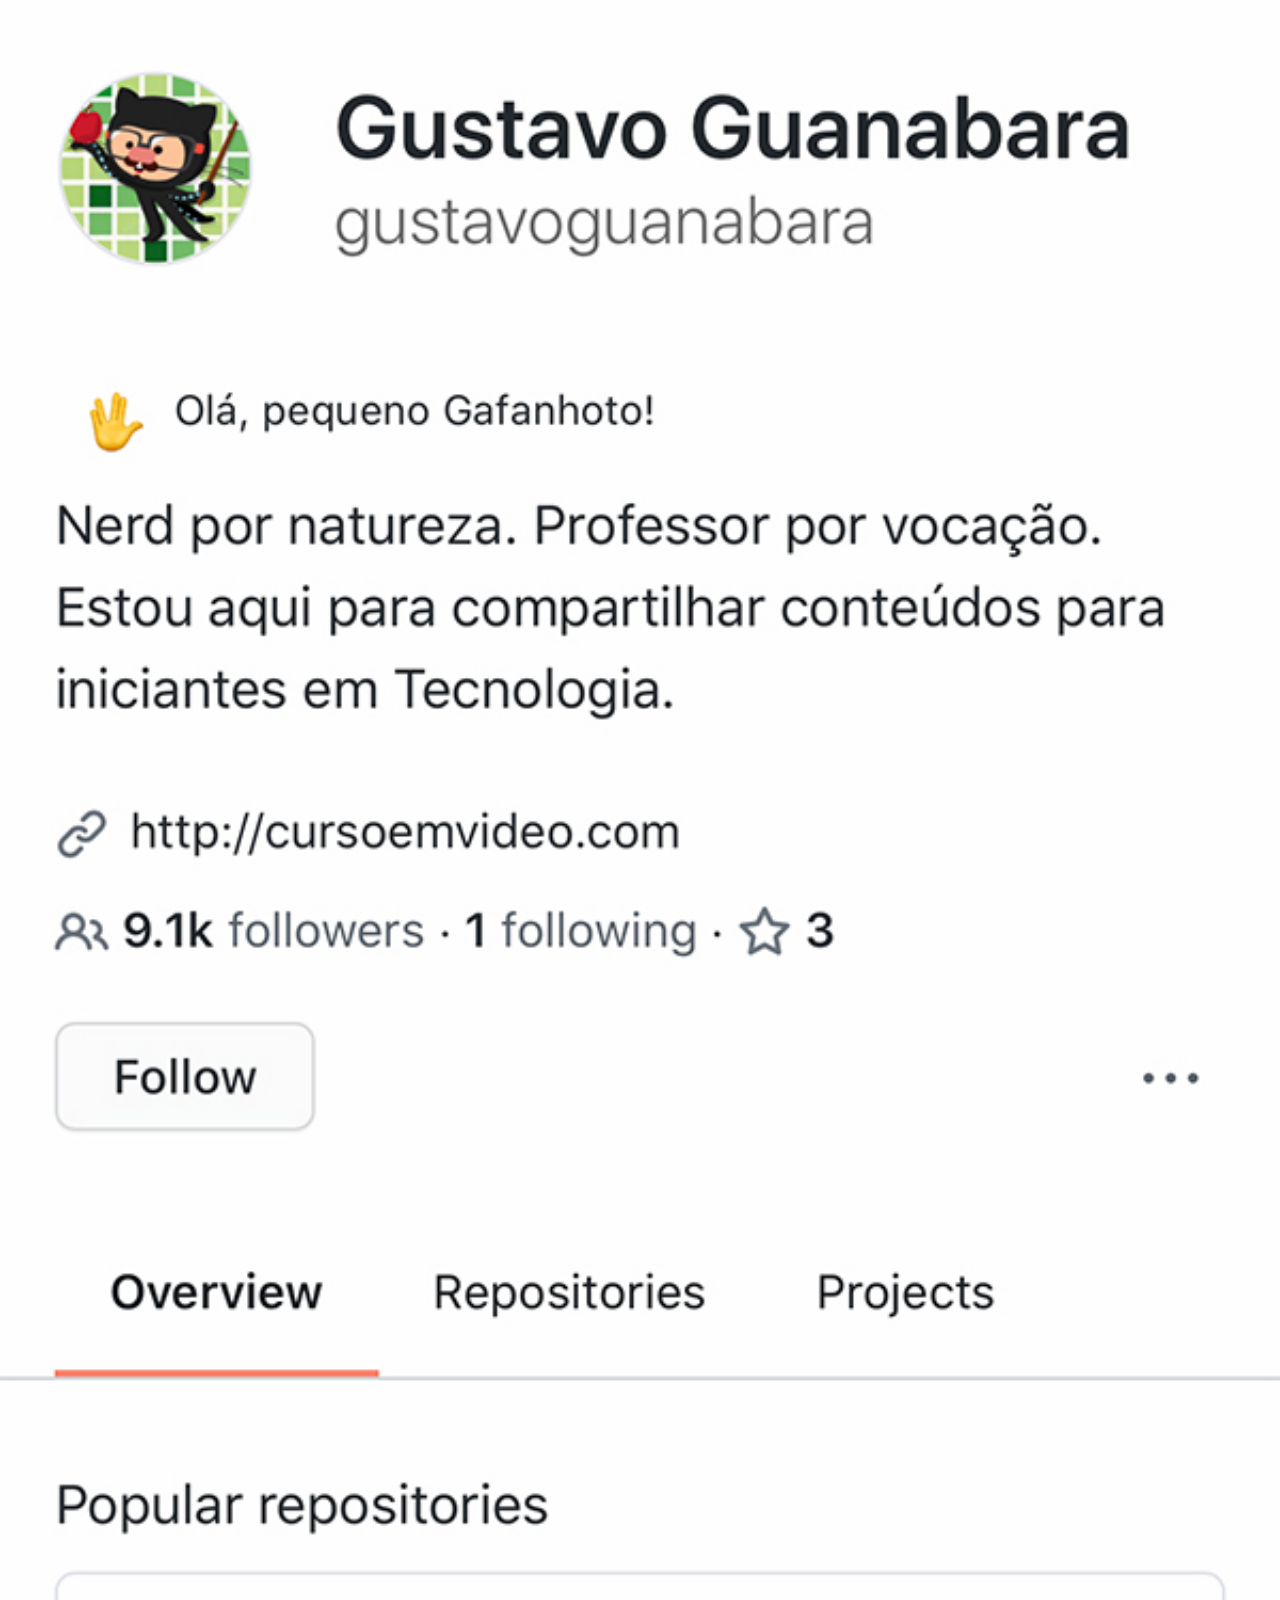
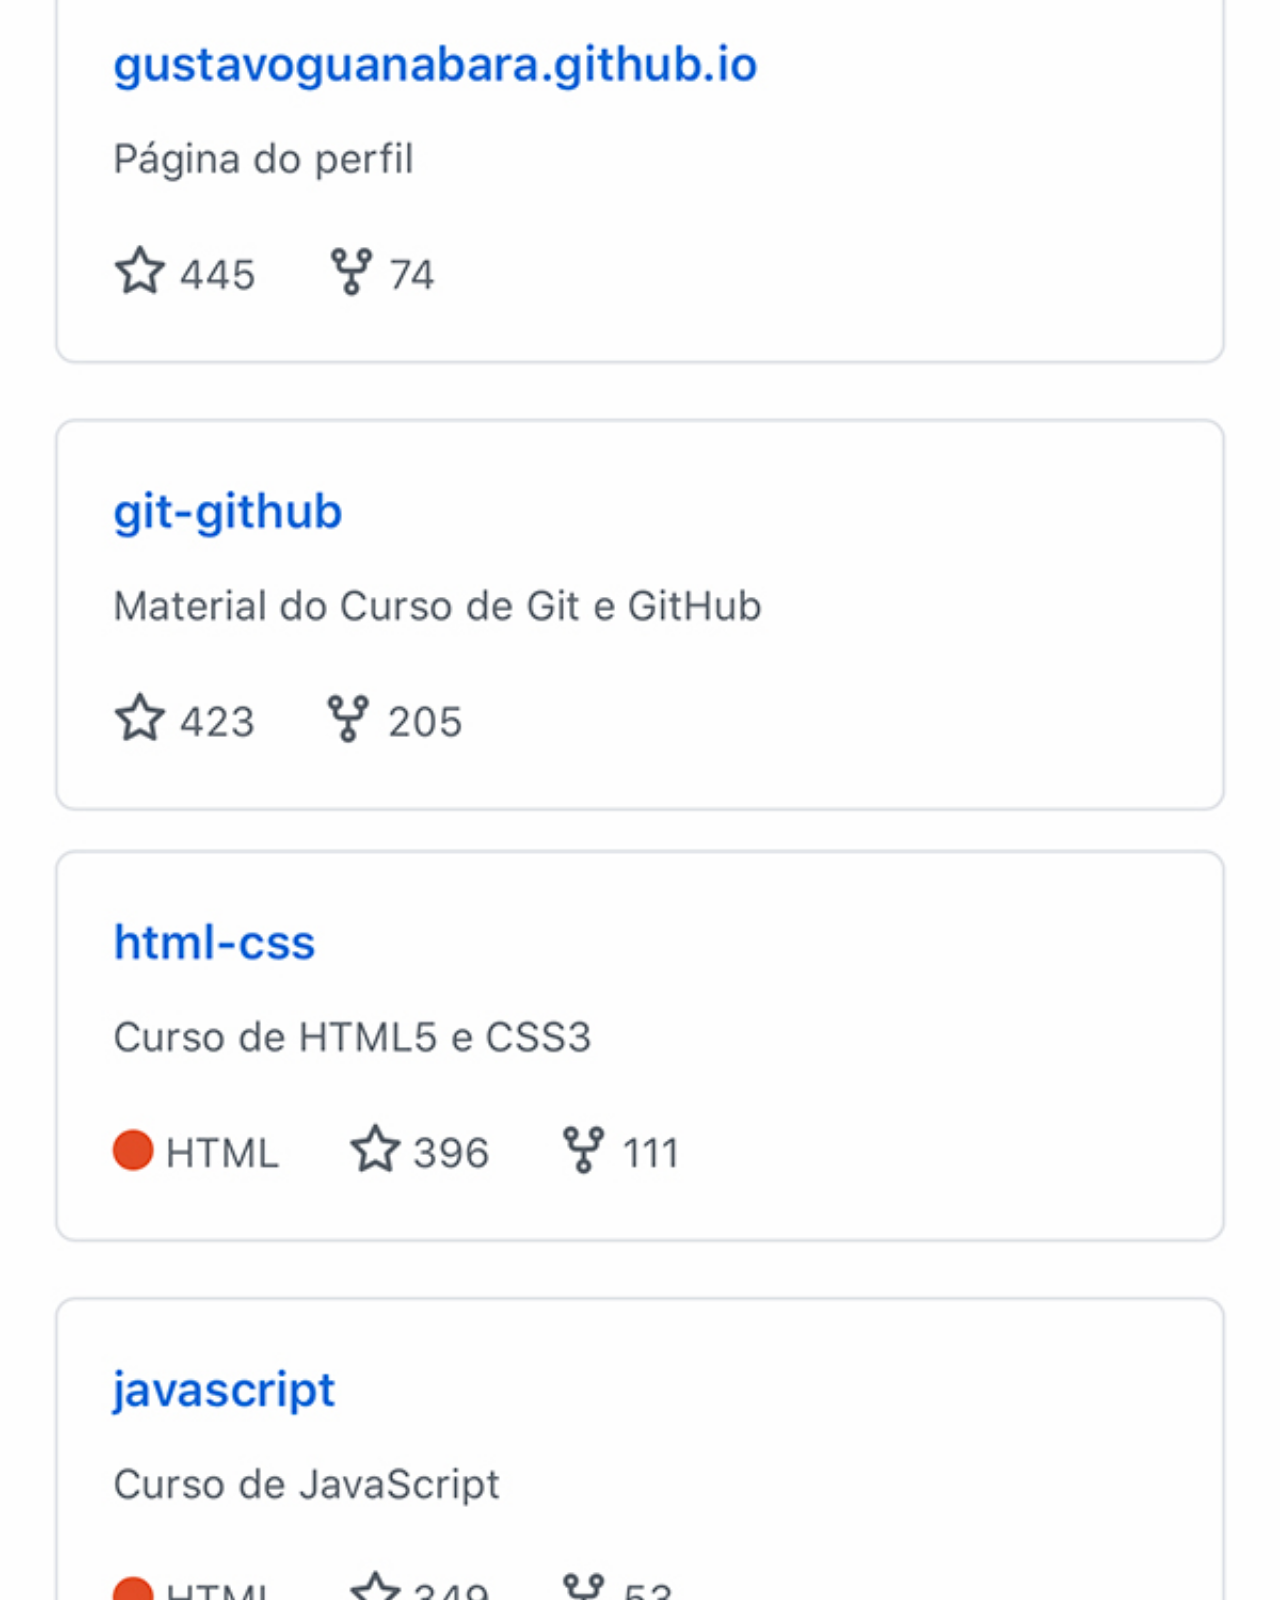
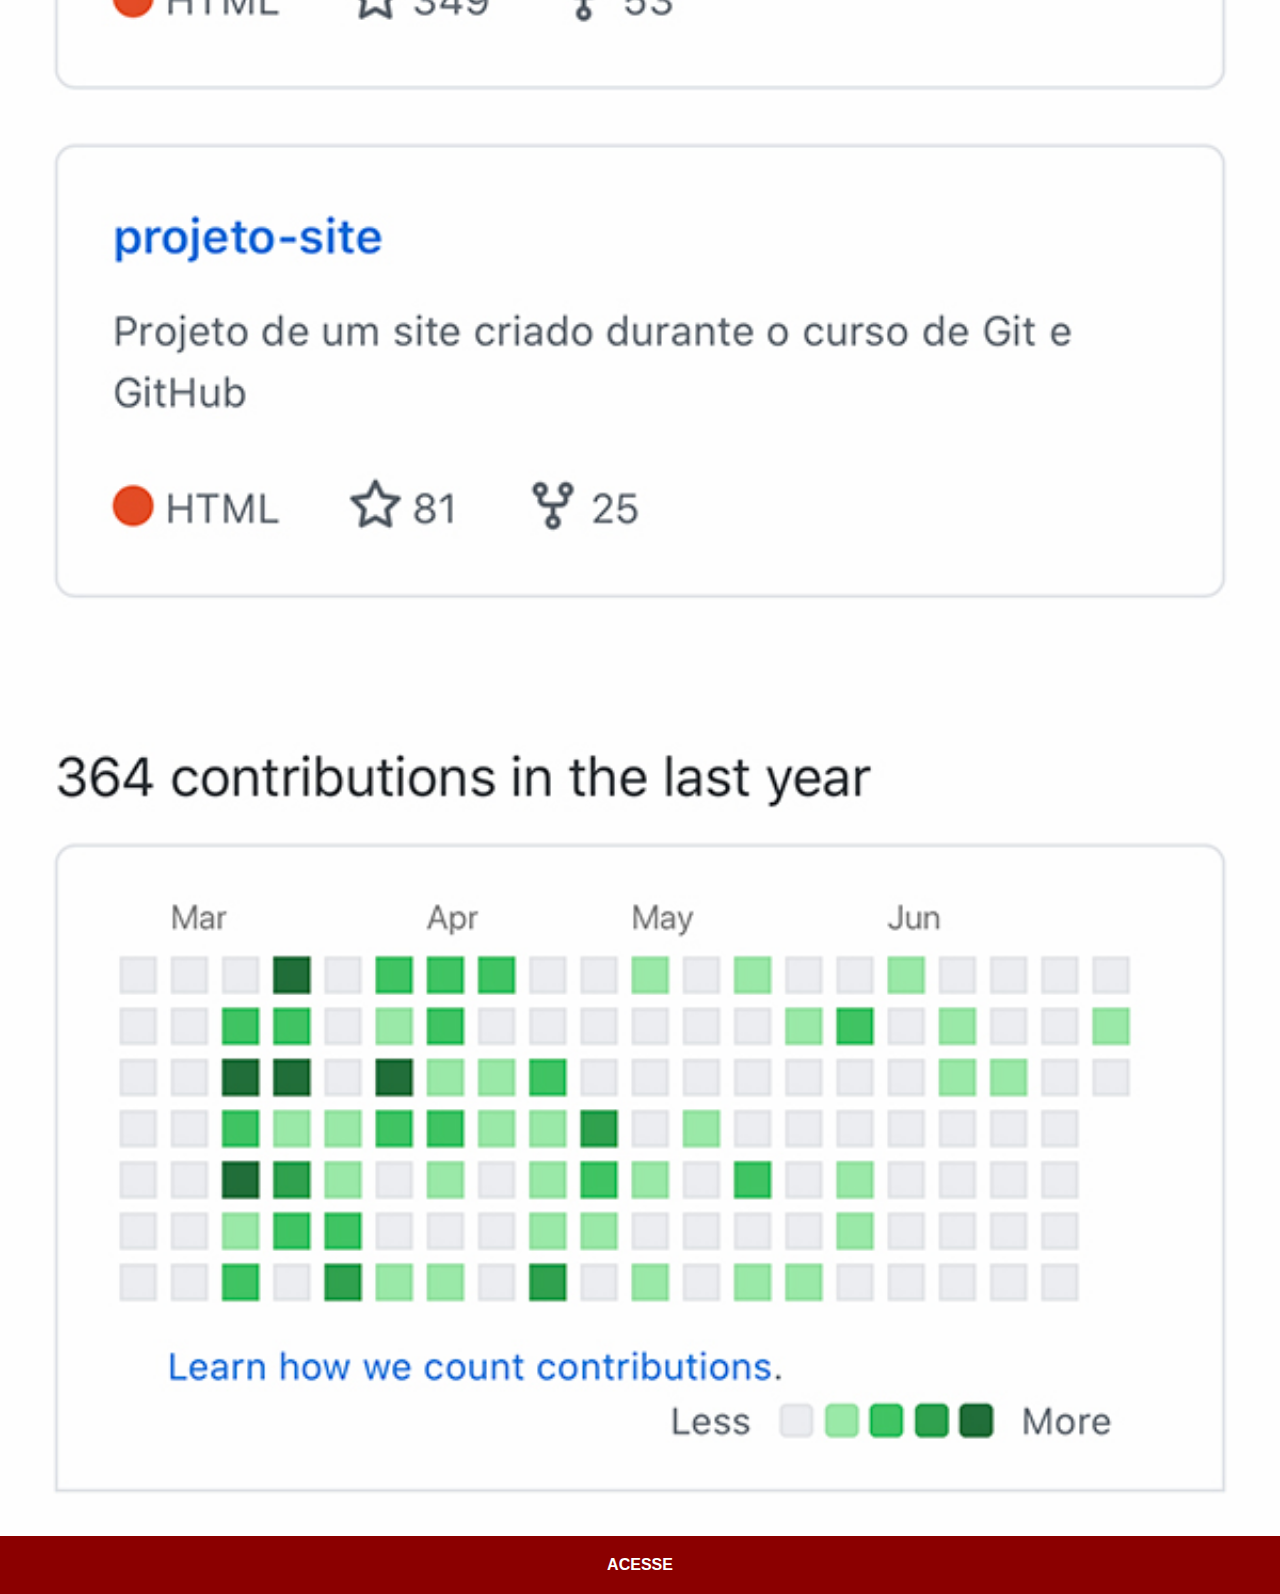
==== github.html @ a47e2b90 "Adicionei imagens e links" ====
<!DOCTYPE html>
<html lang="ept-br">
<head>
  <meta charset="UTF-8">
  <meta name="viewport" content="width=device-width, initial-scale=1.0">
  <title>Git-hub</title>
  <link rel="stylesheet" href="estilos/social.css">
</head>
<body>
  <img src="imagens/tela-github.jpg"  alt="Instagram">
  <a href="https://github.com/Leolfc" target="_blank">ACESSE</a>
</body>
</html>
---- estilos/social.css ----
*{
margin: 0px;
padding: 0px;
font-family: Arial, Helvetica, sans-serif;

}

img {
width: 100%;
}

::-webkit-scrollbar{
  width: 0px;
  height: 0px;
}

a:hover{
  background-color: red;
}

a{
display: block;
background-color: darkred;
padding: 20px;
text-align: center;
font-weight: bolder;
text-decoration: none;
color: white;
}
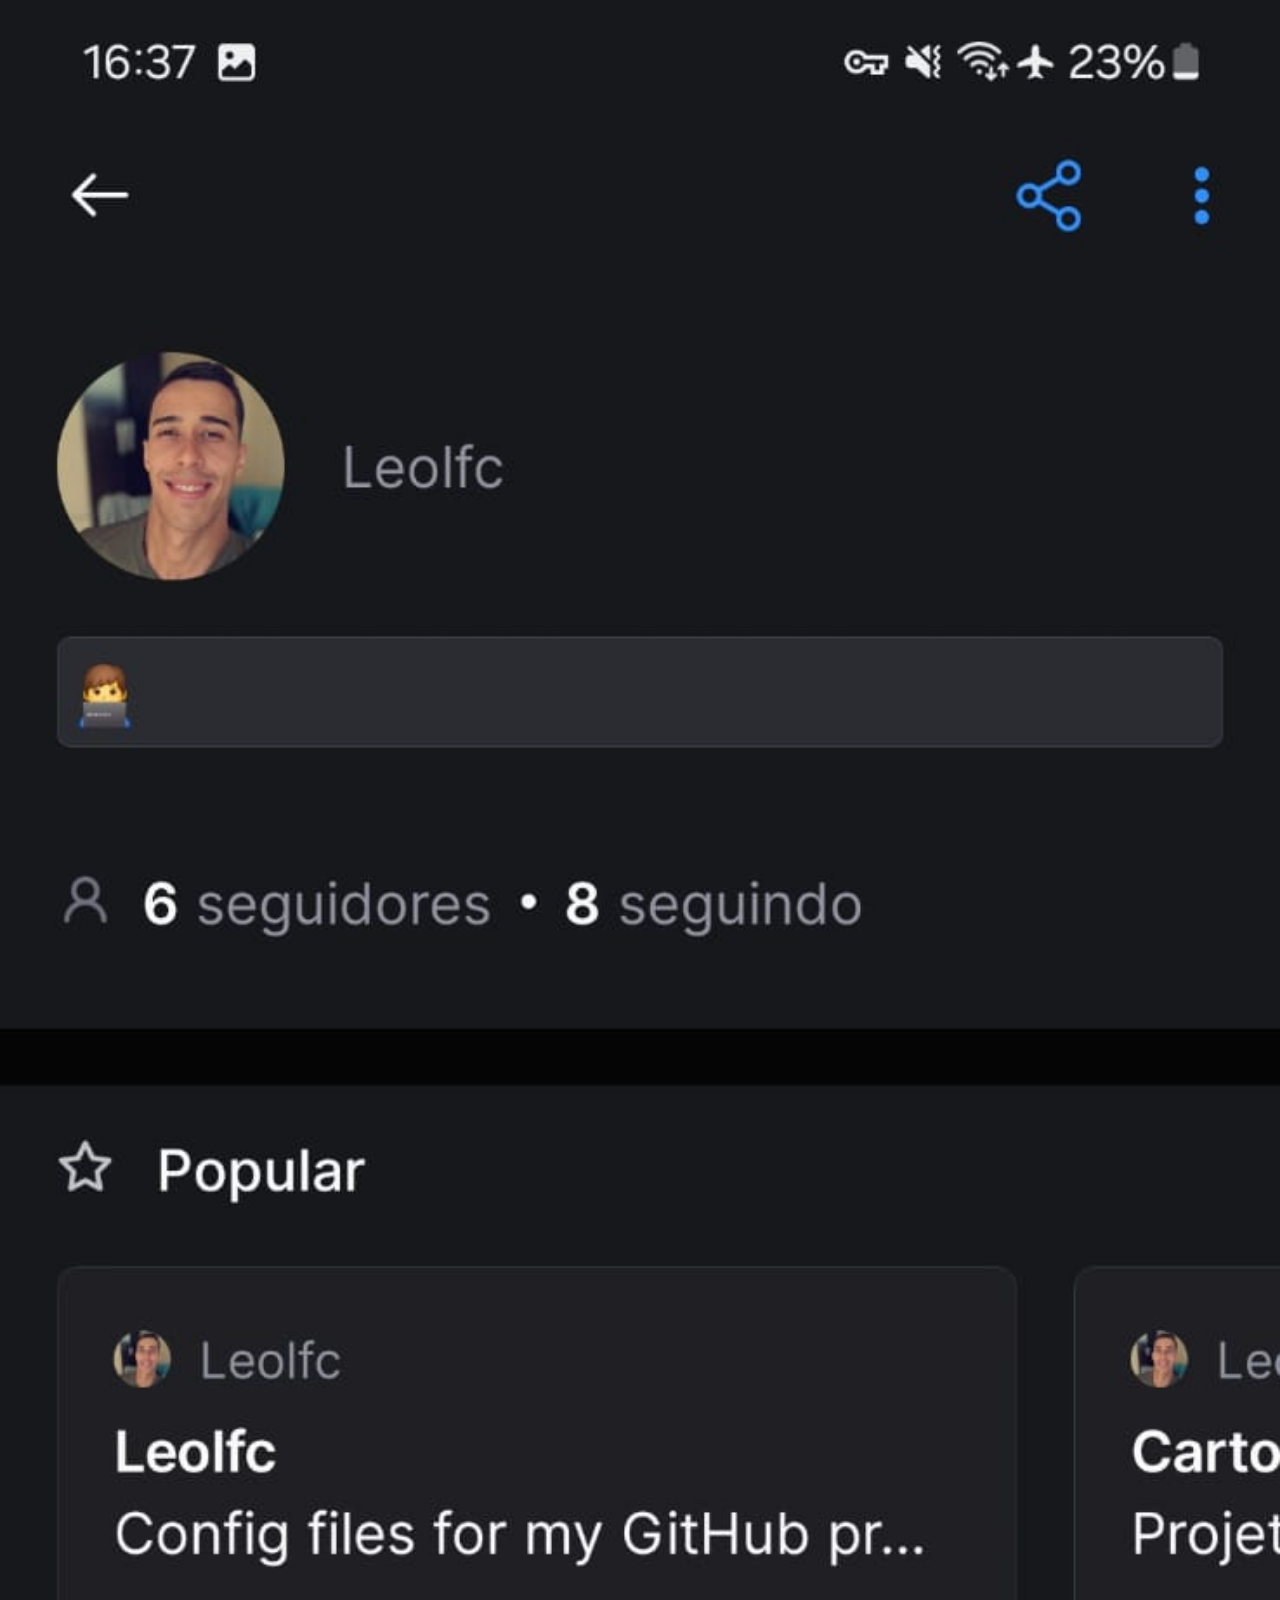
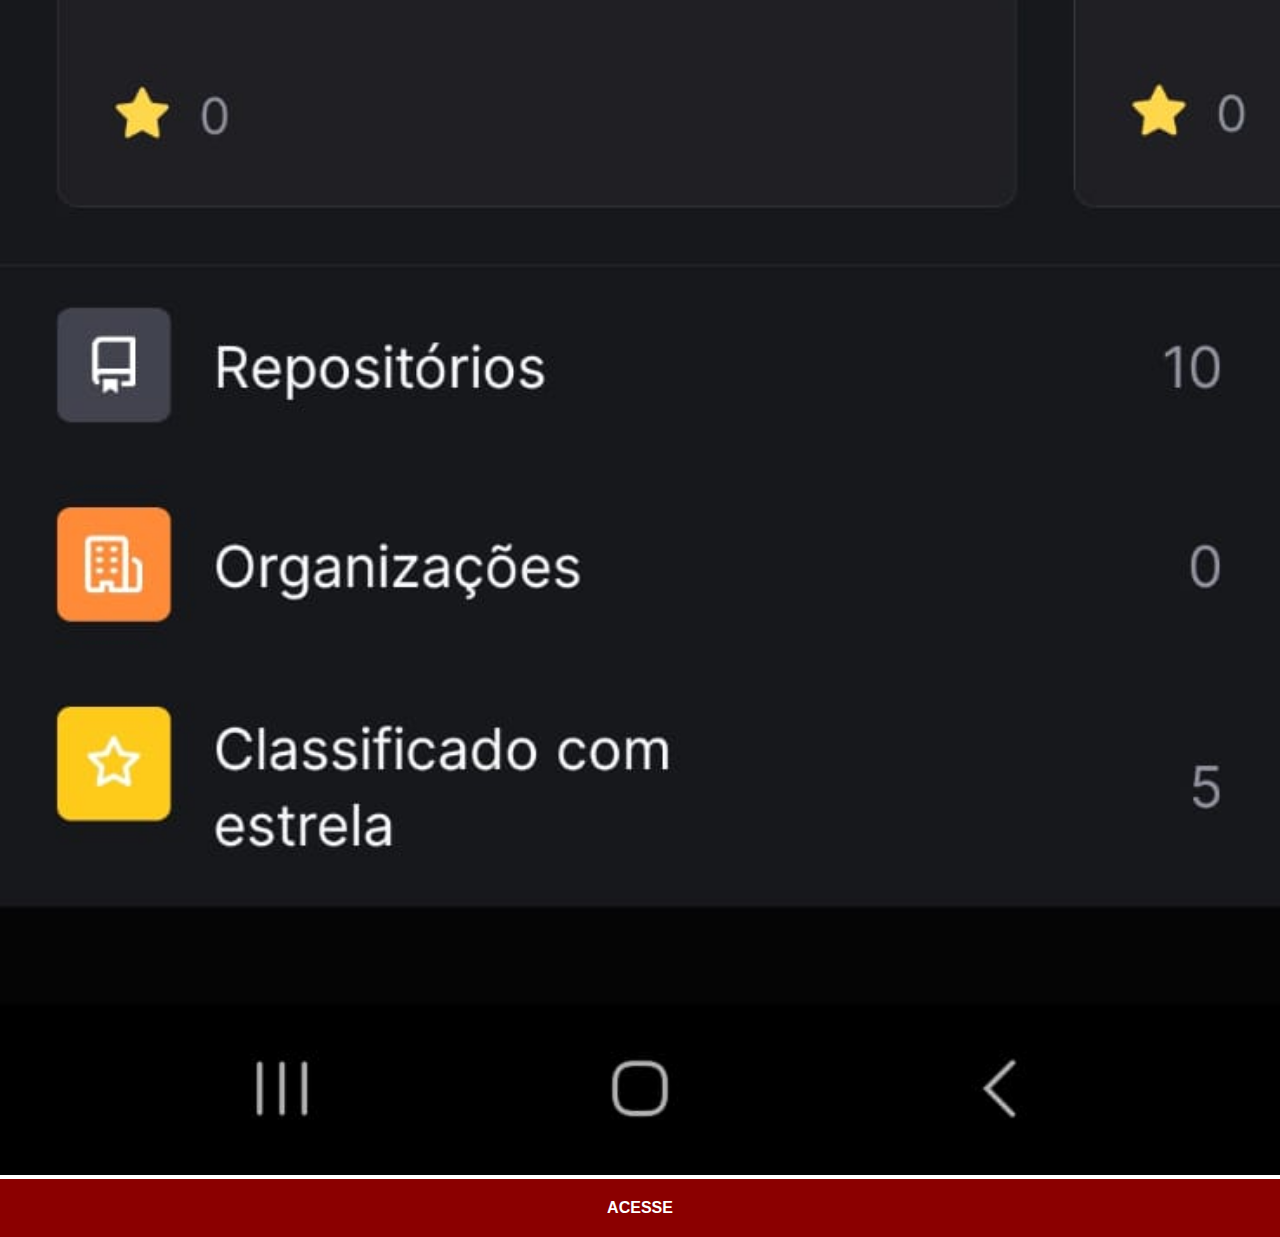
==== commit 1d1a57d9: "atualizei imagens" ====
--- a/github.html
+++ b/github.html
@@ -7,7 +7,7 @@
   <link rel="stylesheet" href="estilos/social.css">
 </head>
 <body>
-  <img src="imagens/tela-github.jpg"  alt="Instagram">
+  <img src="imagens/github.jpg"  alt="Instagram">
   <a href="https://github.com/Leolfc" target="_blank">ACESSE</a>
 </body>
 </html>